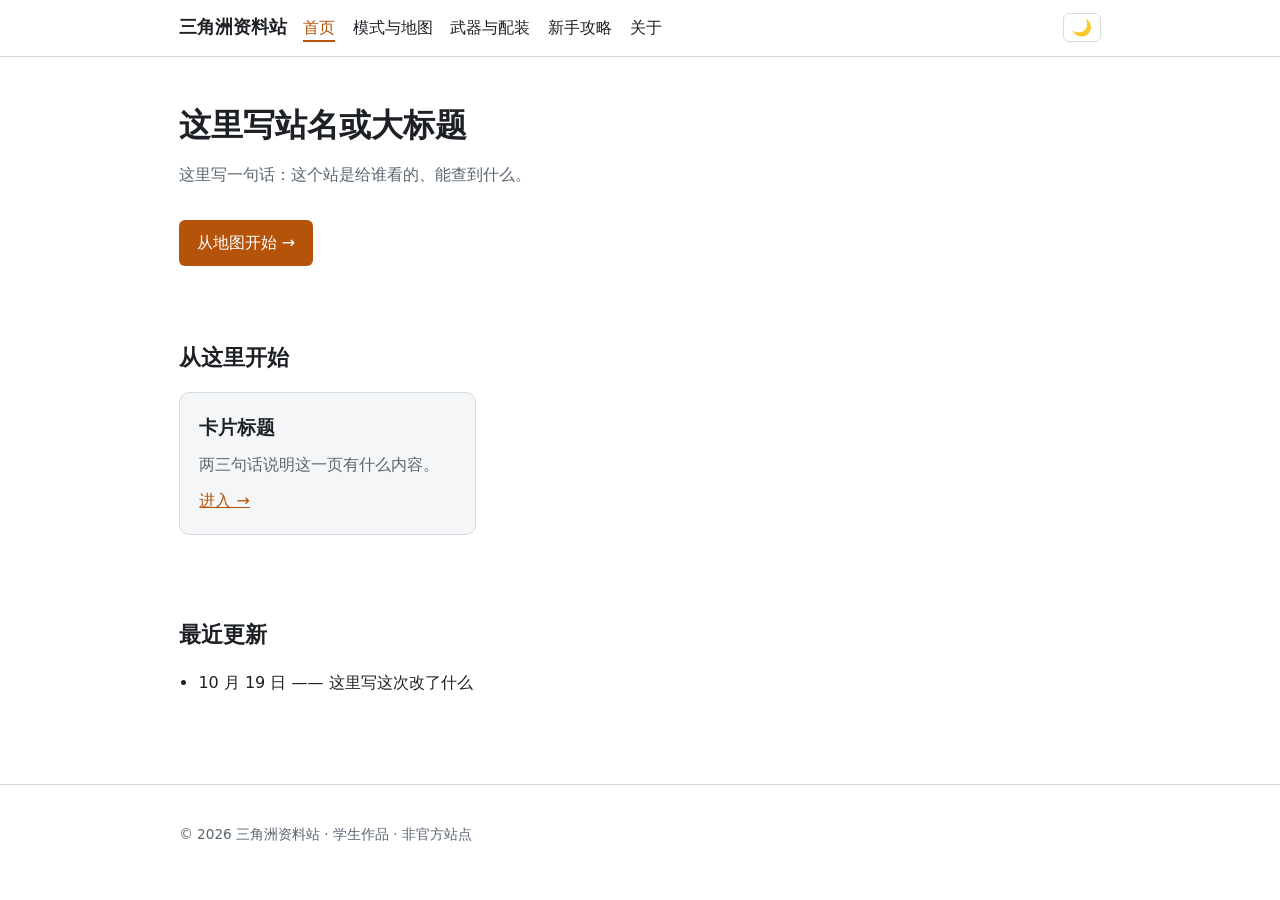
==== index.html @ 0898ec0c "搭建五页框架：共用导航、语义化结构、样式与脚本骨架" ====
<!DOCTYPE html>
<html lang="zh-CN">
<head>
  <meta charset="UTF-8">
  <meta name="viewport" content="width=device-width, initial-scale=1.0">
  <!-- 改这里：一句话描述本站 -->
  <meta name="description" content="这里写一句话描述你的网站。">
  <title>首页 · 三角洲资料站</title>
  <link rel="stylesheet" href="css/style.css">
</head>
<body>

  <a class="skip-link" href="#main">跳到主要内容</a>

  <header class="site-header">
    <div class="container header-inner">
      <!-- 改这里：站名 -->
      <a class="logo" href="index.html">三角洲资料站</a>

      <button class="menu-toggle" id="menuToggle" aria-expanded="false" aria-controls="site-nav" aria-label="打开菜单">
        ☰
      </button>

      <nav id="site-nav" class="site-nav" aria-label="主导航">
        <ul>
          <li><a href="index.html" aria-current="page">首页</a></li>
          <li><a href="modes.html">模式与地图</a></li>
          <li><a href="loadout.html">武器与配装</a></li>
          <li><a href="guide.html">新手攻略</a></li>
          <li><a href="about.html">关于</a></li>
        </ul>
      </nav>

      <button class="theme-toggle" id="themeToggle" aria-label="切换深色模式">🌙</button>
    </div>
  </header>

  <main id="main">

    <!-- ① 首屏：大标题 + 一句话介绍 + 一个按钮 -->
    <section class="hero">
      <div class="container">
        <h1>这里写站名或大标题</h1>
        <p>这里写一句话：这个站是给谁看的、能查到什么。</p>
        <a class="btn" href="modes.html">从地图开始 →</a>
      </div>
    </section>

    <!-- ② 三个入口卡片：复制 <article class="card"> 三次，分别指向后三页 -->
    <section class="section">
      <div class="container">
        <h2>从这里开始</h2>
        <div class="cards">

          <article class="card">
            <h3>卡片标题</h3>
            <p>两三句话说明这一页有什么内容。</p>
            <a href="modes.html">进入 →</a>
          </article>

          <!-- 复制上面的 article，改成 loadout.html 和 guide.html -->

        </div>
      </div>
    </section>

    <!-- ③ 最近更新：每条一个 li，写你实际改了什么 -->
    <section class="section">
      <div class="container">
        <h2>最近更新</h2>
        <ul class="updates">
          <li><time datetime="2026-10-19">10 月 19 日</time> —— 这里写这次改了什么</li>
        </ul>
      </div>
    </section>

  </main>

  <footer class="site-footer">
    <div class="container">
      <p>© 2026 三角洲资料站 · 学生作品 · 非官方站点</p>
    </div>
  </footer>

  <script src="js/main.js"></script>
</body>
</html>
---- css/style.css ----
/* ===================================================
   三角洲资料站 · 样式框架
   说明：这里只搭好"布局"，颜值部分（颜色、圆角、
   阴影、字体）留给你自己调。带 TODO 的地方是作业。
   =================================================== */

/* ---------- 1. 配色：改这里整站变色 ---------- */
:root {
  --bg: #ffffff;          /* 页面背景 */
  --surface: #f4f6f8;     /* 卡片背景 */
  --text: #1d2125;        /* 正文颜色 */
  --muted: #5b6570;       /* 次要文字 */
  --primary: #b45309;     /* 主色（深色模式下会换一个亮一点的） */
  --border: #d6dbe1;      /* 边框 */
}

body.dark {
  --bg: #14171a;
  --surface: #1e2227;
  --text: #e6e8ea;
  --muted: #9aa4ae;
  --primary: #f0a04b;
  --border: #343a41;
}

/* ---------- 2. 基础重置 ---------- */
* { box-sizing: border-box; }

body {
  margin: 0;
  font-family: system-ui, -apple-system, "Microsoft YaHei", sans-serif;
  line-height: 1.7;
  background: var(--bg);
  color: var(--text);
}

img { max-width: 100%; height: auto; display: block; }

a { color: var(--primary); }

/* TODO：键盘操作时的焦点框，别用 outline: none 直接删掉 */
:focus-visible {
  outline: 2px solid var(--primary);
  outline-offset: 2px;
}

/* ---------- 3. 版心：内容不铺满屏幕 ---------- */
.container {
  max-width: 960px;
  margin: 0 auto;
  padding: 0 1.2rem;
}

.section { padding: 2.5rem 0; }

/* ---------- 4. 跳过导航链接：Tab 第一下就能看到 ---------- */
.skip-link {
  position: absolute;
  left: -9999px;
  top: 0;
  background: var(--primary);
  color: #fff;
  padding: 0.5rem 1rem;
  z-index: 100;
}

.skip-link:focus {
  left: 1rem;
  top: 1rem;
}

/* ---------- 5. 头部与导航 ---------- */
.site-header {
  position: sticky;
  top: 0;
  background: var(--bg);
  border-bottom: 1px solid var(--border);
  z-index: 10;
}

.header-inner {
  display: flex;
  align-items: center;
  gap: 1rem;
  padding-top: 0.8rem;
  padding-bottom: 0.8rem;
}

.logo {
  font-weight: 700;
  font-size: 1.1rem;
  color: var(--text);
  text-decoration: none;
}

.site-nav ul {
  display: flex;
  gap: 1.1rem;
  list-style: none;
  margin: 0;
  padding: 0;
}

.site-nav a {
  color: var(--text);
  text-decoration: none;
  padding: 0.2rem 0;
}

/* 当前页高亮：靠 aria-current 属性选，不用另加类名 */
.site-nav a[aria-current="page"] {
  color: var(--primary);
  border-bottom: 2px solid var(--primary);
}

/* TODO：鼠标悬停时的效果（参考 :hover） */

.theme-toggle {
  margin-left: auto;
  background: none;
  border: 1px solid var(--border);
  border-radius: 6px;
  padding: 0.25rem 0.5rem;
  font-size: 1rem;
  cursor: pointer;
}

/* 手机端的菜单按钮，桌面端隐藏 */
.menu-toggle {
  display: none;
  background: none;
  border: 1px solid var(--border);
  border-radius: 6px;
  font-size: 1.1rem;
  padding: 0.2rem 0.55rem;
  cursor: pointer;
}

/* ---------- 6. 首屏与卡片 ---------- */
.hero {
  padding: 3rem 0 2rem;
}

h1 {
  font-size: 2rem;
  line-height: 1.25;
  margin: 0 0 0.5rem;
}

h2 {
  font-size: 1.4rem;
  margin: 0 0 1rem;
}

.hero p {
  color: var(--muted);
  max-width: 34rem;
}

.btn {
  display: inline-block;
  margin-top: 1rem;
  padding: 0.6rem 1.1rem;
  background: var(--primary);
  color: #fff;
  text-decoration: none;
  border-radius: 6px;
}

/* TODO：悬停时让按钮稍微变暗，比如 filter: brightness(0.9) */

.cards {
  display: grid;
  grid-template-columns: repeat(3, 1fr);
  gap: 1rem;
}

.card {
  background: var(--surface);
  border: 1px solid var(--border);
  border-radius: 10px;
  padding: 1.2rem;
}

.card h3 { margin: 0 0 0.4rem; }

.card p {
  color: var(--muted);
  margin: 0 0 0.6rem;
}

/* TODO：卡片悬停时轻微上浮或加阴影 */

/* ---------- 7. 表格 ---------- */
table {
  width: 100%;
  border-collapse: collapse;
  font-size: 0.95rem;
}

caption {
  text-align: left;
  color: var(--muted);
  font-size: 0.85rem;
  margin-bottom: 0.5rem;
}

th, td {
  border: 1px solid var(--border);
  padding: 0.55rem 0.7rem;
  text-align: left;
}

thead th { background: var(--surface); }

/* ---------- 8. 筛选按钮（交互区） ---------- */
.filters {
  display: flex;
  flex-wrap: wrap;
  gap: 0.5rem;
  margin-bottom: 0.8rem;
}

.filter-btn {
  padding: 0.4rem 0.9rem;
  border: 1px solid var(--border);
  background: var(--bg);
  color: var(--text);
  border-radius: 999px;
  cursor: pointer;
  font: inherit;
  font-size: 0.9rem;
}

.filter-btn[aria-pressed="true"] {
  background: var(--primary);
  border-color: var(--primary);
  color: #fff;
}

.filter-hint {
  color: var(--muted);
  font-size: 0.9rem;
  min-height: 1.4em;
}

/* ---------- 9. 攻略页列表 ---------- */
.steps { padding-left: 1.4rem; }

.steps li { margin-bottom: 1.2rem; }

.steps h3 { margin: 0 0 0.3rem; font-size: 1.05rem; }

.glossary dt { font-weight: 700; margin-top: 0.8rem; }

.glossary dd { margin: 0.2rem 0 0; color: var(--muted); }

.updates { padding-left: 1.2rem; }

/* ---------- 10. 页脚 ---------- */
.site-footer {
  border-top: 1px solid var(--border);
  margin-top: 2rem;
  padding: 1.5rem 0;
  color: var(--muted);
  font-size: 0.85rem;
}

/* ---------- 11. 响应式：窄屏时改布局 ---------- */
@media (max-width: 720px) {
  .cards {
    grid-template-columns: 1fr;   /* 三列变一列 */
  }

  h1 { font-size: 1.6rem; }

  /* 菜单按钮出现，导航默认收起，点开加 .open 才显示 */
  .menu-toggle { display: block; }

  .site-nav {
    display: none;
    width: 100%;
    order: 3;                     /* 换到按钮下方 */
  }

  .site-nav.open { display: block; }

  .site-nav ul {
    flex-direction: column;
    gap: 0.6rem;
    padding: 0.5rem 0;
  }

  .theme-toggle { margin-left: auto; }
}
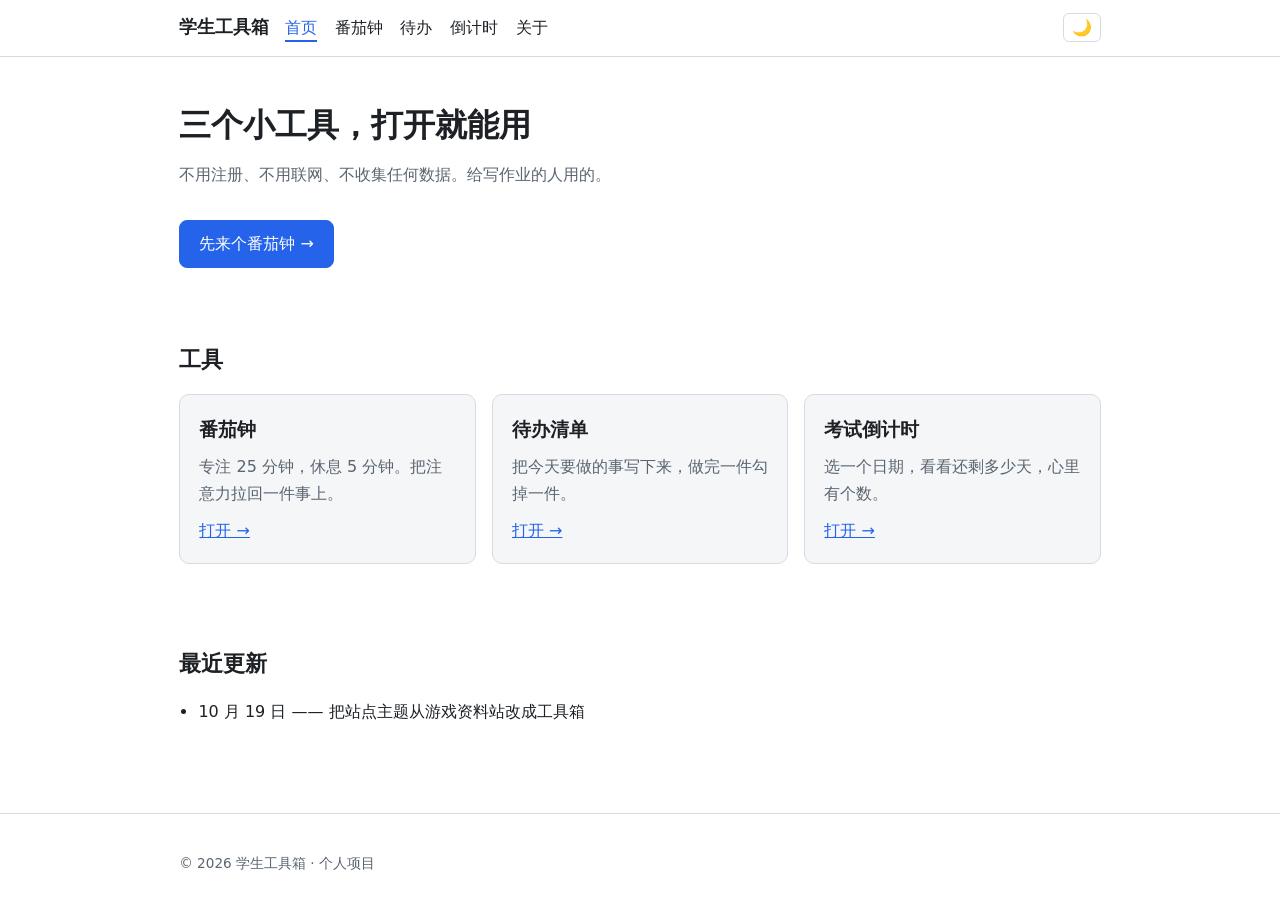
==== commit 66964b14: "调整主题：从游戏资料站改为学生工具箱，新增番茄钟/待办/倒计时页面" ====
--- a/index.html
+++ b/index.html
@@ -3,9 +3,8 @@
 <head>
   <meta charset="UTF-8">
   <meta name="viewport" content="width=device-width, initial-scale=1.0">
-  <!-- 改这里：一句话描述本站 -->
-  <meta name="description" content="这里写一句话描述你的网站。">
-  <title>首页 · 三角洲资料站</title>
+  <meta name="description" content="三个打开就能用的小工具：番茄钟、待办清单、考试倒计时。">
+  <title>首页 · 学生工具箱</title>
   <link rel="stylesheet" href="css/style.css">
 </head>
 <body>
@@ -14,8 +13,7 @@
 
   <header class="site-header">
     <div class="container header-inner">
-      <!-- 改这里：站名 -->
-      <a class="logo" href="index.html">三角洲资料站</a>
+      <a class="logo" href="index.html">学生工具箱</a>
 
       <button class="menu-toggle" id="menuToggle" aria-expanded="false" aria-controls="site-nav" aria-label="打开菜单">
         ☰
@@ -24,9 +22,9 @@
       <nav id="site-nav" class="site-nav" aria-label="主导航">
         <ul>
           <li><a href="index.html" aria-current="page">首页</a></li>
-          <li><a href="modes.html">模式与地图</a></li>
-          <li><a href="loadout.html">武器与配装</a></li>
-          <li><a href="guide.html">新手攻略</a></li>
+          <li><a href="pomodoro.html">番茄钟</a></li>
+          <li><a href="todo.html">待办</a></li>
+          <li><a href="countdown.html">倒计时</a></li>
           <li><a href="about.html">关于</a></li>
         </ul>
       </nav>
@@ -37,39 +35,49 @@
 
   <main id="main">
 
-    <!-- ① 首屏：大标题 + 一句话介绍 + 一个按钮 -->
+    <!-- ① 首屏：一句话说清这个站有什么用 -->
     <section class="hero">
       <div class="container">
-        <h1>这里写站名或大标题</h1>
-        <p>这里写一句话：这个站是给谁看的、能查到什么。</p>
-        <a class="btn" href="modes.html">从地图开始 →</a>
+        <h1>三个小工具，打开就能用</h1>
+        <p>不用注册、不用联网、不收集任何数据。给写作业的人用的。</p>
+        <a class="btn" href="pomodoro.html">先来个番茄钟 →</a>
       </div>
     </section>
 
-    <!-- ② 三个入口卡片：复制 <article class="card"> 三次，分别指向后三页 -->
+    <!-- ② 三个工具入口：复制这张卡片改成另外两个工具 -->
     <section class="section">
       <div class="container">
-        <h2>从这里开始</h2>
+        <h2>工具</h2>
         <div class="cards">
 
           <article class="card">
-            <h3>卡片标题</h3>
-            <p>两三句话说明这一页有什么内容。</p>
-            <a href="modes.html">进入 →</a>
+            <h3>番茄钟</h3>
+            <p>专注 25 分钟，休息 5 分钟。把注意力拉回一件事上。</p>
+            <a href="pomodoro.html">打开 →</a>
           </article>
 
-          <!-- 复制上面的 article，改成 loadout.html 和 guide.html -->
+          <article class="card">
+            <h3>待办清单</h3>
+            <p>把今天要做的事写下来，做完一件勾掉一件。</p>
+            <a href="todo.html">打开 →</a>
+          </article>
+
+          <article class="card">
+            <h3>考试倒计时</h3>
+            <p>选一个日期，看看还剩多少天，心里有个数。</p>
+            <a href="countdown.html">打开 →</a>
+          </article>
 
         </div>
       </div>
     </section>
 
-    <!-- ③ 最近更新：每条一个 li，写你实际改了什么 -->
+    <!-- ③ 更新日志：写你实际改了什么，也是给老师看的进度 -->
     <section class="section">
       <div class="container">
         <h2>最近更新</h2>
         <ul class="updates">
-          <li><time datetime="2026-10-19">10 月 19 日</time> —— 这里写这次改了什么</li>
+          <li><time datetime="2026-10-19">10 月 19 日</time> —— 把站点主题从游戏资料站改成工具箱</li>
         </ul>
       </div>
     </section>
@@ -78,10 +86,10 @@
 
   <footer class="site-footer">
     <div class="container">
-      <p>© 2026 三角洲资料站 · 学生作品 · 非官方站点</p>
+      <p>© 2026 学生工具箱 · 个人项目</p>
     </div>
   </footer>
 
-  <script src="js/main.js"></script>
+  <script src="js/common.js"></script>
 </body>
 </html>
--- a/css/style.css
+++ b/css/style.css
@@ -1,17 +1,16 @@
 /* ===================================================
-   三角洲资料站 · 样式框架
-   说明：这里只搭好"布局"，颜值部分（颜色、圆角、
-   阴影、字体）留给你自己调。带 TODO 的地方是作业。
+   学生工具箱 · 样式框架
+   布局已经搭好，标了 TODO 的地方留给你自己调。
    =================================================== */
 
 /* ---------- 1. 配色：改这里整站变色 ---------- */
 :root {
-  --bg: #ffffff;          /* 页面背景 */
-  --surface: #f4f6f8;     /* 卡片背景 */
-  --text: #1d2125;        /* 正文颜色 */
-  --muted: #5b6570;       /* 次要文字 */
-  --primary: #b45309;     /* 主色（深色模式下会换一个亮一点的） */
-  --border: #d6dbe1;      /* 边框 */
+  --bg: #ffffff;
+  --surface: #f4f6f8;
+  --text: #1d2125;
+  --muted: #5b6570;
+  --primary: #2563eb;
+  --border: #d6dbe1;
 }
 
 body.dark {
@@ -19,11 +18,11 @@
   --surface: #1e2227;
   --text: #e6e8ea;
   --muted: #9aa4ae;
-  --primary: #f0a04b;
+  --primary: #60a5fa;
   --border: #343a41;
 }
 
-/* ---------- 2. 基础重置 ---------- */
+/* ---------- 2. 基础 ---------- */
 * { box-sizing: border-box; }
 
 body {
@@ -38,13 +37,25 @@
 
 a { color: var(--primary); }
 
-/* TODO：键盘操作时的焦点框，别用 outline: none 直接删掉 */
 :focus-visible {
   outline: 2px solid var(--primary);
   outline-offset: 2px;
 }
 
-/* ---------- 3. 版心：内容不铺满屏幕 ---------- */
+/* 只给读屏软件看的文字，视觉上隐藏 */
+.sr-only {
+  position: absolute;
+  width: 1px;
+  height: 1px;
+  padding: 0;
+  margin: -1px;
+  overflow: hidden;
+  clip: rect(0 0 0 0);
+  white-space: nowrap;
+  border: 0;
+}
+
+/* ---------- 3. 版心 ---------- */
 .container {
   max-width: 960px;
   margin: 0 auto;
@@ -53,7 +64,7 @@
 
 .section { padding: 2.5rem 0; }
 
-/* ---------- 4. 跳过导航链接：Tab 第一下就能看到 ---------- */
+/* ---------- 4. 跳过导航 ---------- */
 .skip-link {
   position: absolute;
   left: -9999px;
@@ -64,10 +75,7 @@
   z-index: 100;
 }
 
-.skip-link:focus {
-  left: 1rem;
-  top: 1rem;
-}
+.skip-link:focus { left: 1rem; top: 1rem; }
 
 /* ---------- 5. 头部与导航 ---------- */
 .site-header {
@@ -107,13 +115,12 @@
   padding: 0.2rem 0;
 }
 
-/* 当前页高亮：靠 aria-current 属性选，不用另加类名 */
 .site-nav a[aria-current="page"] {
   color: var(--primary);
   border-bottom: 2px solid var(--primary);
 }
 
-/* TODO：鼠标悬停时的效果（参考 :hover） */
+/* TODO：鼠标悬停效果 */
 
 .theme-toggle {
   margin-left: auto;
@@ -125,7 +132,6 @@
   cursor: pointer;
 }
 
-/* 手机端的菜单按钮，桌面端隐藏 */
 .menu-toggle {
   display: none;
   background: none;
@@ -136,10 +142,8 @@
   cursor: pointer;
 }
 
-/* ---------- 6. 首屏与卡片 ---------- */
-.hero {
-  padding: 3rem 0 2rem;
-}
+/* ---------- 6. 首屏 ---------- */
+.hero { padding: 3rem 0 2rem; }
 
 h1 {
   font-size: 2rem;
@@ -160,14 +164,23 @@
 .btn {
   display: inline-block;
   margin-top: 1rem;
-  padding: 0.6rem 1.1rem;
+  padding: 0.6rem 1.2rem;
   background: var(--primary);
   color: #fff;
+  border: 1px solid var(--primary);
+  border-radius: 8px;
   text-decoration: none;
-  border-radius: 6px;
-}
-
-/* TODO：悬停时让按钮稍微变暗，比如 filter: brightness(0.9) */
+  font: inherit;
+  cursor: pointer;
+}
+
+.btn-ghost {
+  background: transparent;
+  color: var(--text);
+  border-color: var(--border);
+}
+
+/* TODO：悬停时让按钮变暗一点 */
 
 .cards {
   display: grid;
@@ -189,75 +202,115 @@
   margin: 0 0 0.6rem;
 }
 
-/* TODO：卡片悬停时轻微上浮或加阴影 */
-
-/* ---------- 7. 表格 ---------- */
-table {
-  width: 100%;
-  border-collapse: collapse;
-  font-size: 0.95rem;
-}
-
-caption {
+/* ---------- 7. 工具区通用 ---------- */
+.tool {
+  max-width: 520px;
+  margin: 0 auto;
+  padding: 1rem 0 3rem;
+  text-align: center;
+}
+
+.tool-wide {
+  max-width: 640px;
   text-align: left;
+}
+
+.tool-phase {
   color: var(--muted);
   font-size: 0.85rem;
-  margin-bottom: 0.5rem;
-}
-
-th, td {
-  border: 1px solid var(--border);
-  padding: 0.55rem 0.7rem;
-  text-align: left;
-}
-
-thead th { background: var(--surface); }
-
-/* ---------- 8. 筛选按钮（交互区） ---------- */
-.filters {
-  display: flex;
+  letter-spacing: 0.15em;
+  margin: 0;
+}
+
+.tool-clock {
+  font-size: 5rem;
+  font-weight: 700;
+  font-variant-numeric: tabular-nums;  /* 数字等宽，跳动时不左右晃 */
+  letter-spacing: 0.02em;
+  margin: 0.2rem 0 1rem;
+  line-height: 1.1;
+}
+
+.tool-actions {
+  display: flex;
+  gap: 0.6rem;
+  justify-content: center;
   flex-wrap: wrap;
-  gap: 0.5rem;
-  margin-bottom: 0.8rem;
-}
-
-.filter-btn {
-  padding: 0.4rem 0.9rem;
-  border: 1px solid var(--border);
-  background: var(--bg);
-  color: var(--text);
-  border-radius: 999px;
-  cursor: pointer;
-  font: inherit;
-  font-size: 0.9rem;
-}
-
-.filter-btn[aria-pressed="true"] {
-  background: var(--primary);
-  border-color: var(--primary);
-  color: #fff;
-}
-
-.filter-hint {
+}
+
+.tool-tip {
   color: var(--muted);
   font-size: 0.9rem;
   min-height: 1.4em;
 }
 
-/* ---------- 9. 攻略页列表 ---------- */
-.steps { padding-left: 1.4rem; }
-
-.steps li { margin-bottom: 1.2rem; }
-
-.steps h3 { margin: 0 0 0.3rem; font-size: 1.05rem; }
-
-.glossary dt { font-weight: 700; margin-top: 0.8rem; }
-
-.glossary dd { margin: 0.2rem 0 0; color: var(--muted); }
-
-.updates { padding-left: 1.2rem; }
-
-/* ---------- 10. 页脚 ---------- */
+/* ---------- 8. 表单（待办、倒计时共用） ---------- */
+.tool-form {
+  display: flex;
+  flex-wrap: wrap;
+  align-items: center;
+  gap: 0.5rem;
+  margin-bottom: 1rem;
+}
+
+.tool-form input {
+  flex: 1;
+  min-width: 10rem;
+  padding: 0.6rem 0.8rem;
+  border: 1px solid var(--border);
+  border-radius: 8px;
+  background: var(--bg);
+  color: var(--text);
+  font: inherit;
+}
+
+.tool-form .btn { margin-top: 0; }
+
+.tool-form label {
+  font-size: 0.9rem;
+  font-weight: 600;
+}
+
+/* ---------- 9. 待办列表 ---------- */
+.todo-list {
+  list-style: none;
+  padding: 0;
+  margin: 0 0 1rem;
+}
+
+.todo-list li {
+  display: flex;
+  align-items: center;
+  gap: 0.6rem;
+  padding: 0.65rem 0.2rem;
+  border-bottom: 1px solid var(--border);
+}
+
+.todo-list li.done .todo-text {
+  text-decoration: line-through;
+  color: var(--muted);
+}
+
+.todo-list .todo-del {
+  margin-left: auto;
+  background: none;
+  border: none;
+  color: var(--muted);
+  cursor: pointer;
+  font-size: 1rem;
+  padding: 0.2rem 0.4rem;
+}
+
+/* TODO：删除按钮悬停变红 */
+
+/* ---------- 10. 倒计时结果 ---------- */
+.cd-result {
+  font-size: 2rem;
+  font-weight: 700;
+  margin: 1.5rem 0 0;
+}
+
+/* ---------- 11. 页脚 ---------- */
 .site-footer {
   border-top: 1px solid var(--border);
   margin-top: 2rem;
@@ -266,21 +319,22 @@
   font-size: 0.85rem;
 }
 
-/* ---------- 11. 响应式：窄屏时改布局 ---------- */
+.updates { padding-left: 1.2rem; }
+
+/* ---------- 12. 响应式 ---------- */
 @media (max-width: 720px) {
-  .cards {
-    grid-template-columns: 1fr;   /* 三列变一列 */
-  }
+  .cards { grid-template-columns: 1fr; }
 
   h1 { font-size: 1.6rem; }
 
-  /* 菜单按钮出现，导航默认收起，点开加 .open 才显示 */
+  .tool-clock { font-size: 3.4rem; }
+
   .menu-toggle { display: block; }
 
   .site-nav {
     display: none;
     width: 100%;
-    order: 3;                     /* 换到按钮下方 */
+    order: 3;
   }
 
   .site-nav.open { display: block; }
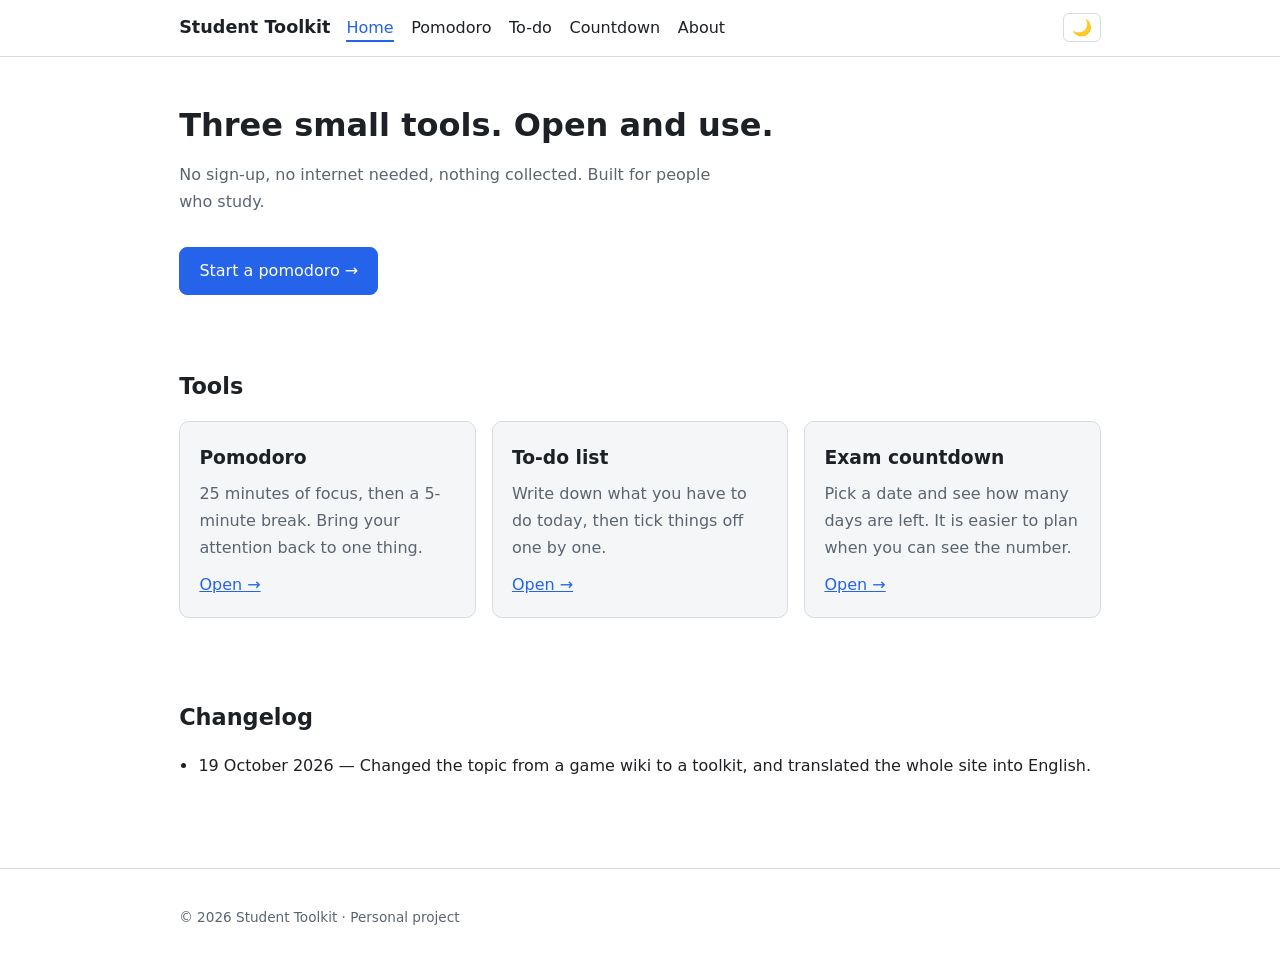
==== commit 9fb409d8: "Translate the whole site into English" ====
--- a/index.html
+++ b/index.html
@@ -1,83 +1,83 @@
 <!DOCTYPE html>
-<html lang="zh-CN">
+<html lang="en">
 <head>
   <meta charset="UTF-8">
   <meta name="viewport" content="width=device-width, initial-scale=1.0">
-  <meta name="description" content="三个打开就能用的小工具：番茄钟、待办清单、考试倒计时。">
-  <title>首页 · 学生工具箱</title>
+  <meta name="description" content="Three small tools that just work: a pomodoro timer, a to-do list and an exam countdown.">
+  <title>Home · Student Toolkit</title>
   <link rel="stylesheet" href="css/style.css">
 </head>
 <body>
 
-  <a class="skip-link" href="#main">跳到主要内容</a>
+  <a class="skip-link" href="#main">Skip to main content</a>
 
   <header class="site-header">
     <div class="container header-inner">
-      <a class="logo" href="index.html">学生工具箱</a>
+      <a class="logo" href="index.html">Student Toolkit</a>
 
-      <button class="menu-toggle" id="menuToggle" aria-expanded="false" aria-controls="site-nav" aria-label="打开菜单">
+      <button class="menu-toggle" id="menuToggle" aria-expanded="false" aria-controls="site-nav" aria-label="Open menu">
         ☰
       </button>
 
-      <nav id="site-nav" class="site-nav" aria-label="主导航">
+      <nav id="site-nav" class="site-nav" aria-label="Main navigation">
         <ul>
-          <li><a href="index.html" aria-current="page">首页</a></li>
-          <li><a href="pomodoro.html">番茄钟</a></li>
-          <li><a href="todo.html">待办</a></li>
-          <li><a href="countdown.html">倒计时</a></li>
-          <li><a href="about.html">关于</a></li>
+          <li><a href="index.html" aria-current="page">Home</a></li>
+          <li><a href="pomodoro.html">Pomodoro</a></li>
+          <li><a href="todo.html">To-do</a></li>
+          <li><a href="countdown.html">Countdown</a></li>
+          <li><a href="about.html">About</a></li>
         </ul>
       </nav>
 
-      <button class="theme-toggle" id="themeToggle" aria-label="切换深色模式">🌙</button>
+      <button class="theme-toggle" id="themeToggle" aria-label="Toggle dark mode">🌙</button>
     </div>
   </header>
 
   <main id="main">
 
-    <!-- ① 首屏：一句话说清这个站有什么用 -->
+    <!-- ① Hero: what the site is, in one sentence -->
     <section class="hero">
       <div class="container">
-        <h1>三个小工具，打开就能用</h1>
-        <p>不用注册、不用联网、不收集任何数据。给写作业的人用的。</p>
-        <a class="btn" href="pomodoro.html">先来个番茄钟 →</a>
+        <h1>Three small tools. Open and use.</h1>
+        <p>No sign-up, no internet needed, nothing collected. Built for people who study.</p>
+        <a class="btn" href="pomodoro.html">Start a pomodoro →</a>
       </div>
     </section>
 
-    <!-- ② 三个工具入口：复制这张卡片改成另外两个工具 -->
+    <!-- ② The three tools: copy one card as a template for the others -->
     <section class="section">
       <div class="container">
-        <h2>工具</h2>
+        <h2>Tools</h2>
         <div class="cards">
 
           <article class="card">
-            <h3>番茄钟</h3>
-            <p>专注 25 分钟，休息 5 分钟。把注意力拉回一件事上。</p>
-            <a href="pomodoro.html">打开 →</a>
+            <h3>Pomodoro</h3>
+            <p>25 minutes of focus, then a 5-minute break. Bring your attention back to one thing.</p>
+            <a href="pomodoro.html">Open →</a>
           </article>
 
           <article class="card">
-            <h3>待办清单</h3>
-            <p>把今天要做的事写下来，做完一件勾掉一件。</p>
-            <a href="todo.html">打开 →</a>
+            <h3>To-do list</h3>
+            <p>Write down what you have to do today, then tick things off one by one.</p>
+            <a href="todo.html">Open →</a>
           </article>
 
           <article class="card">
-            <h3>考试倒计时</h3>
-            <p>选一个日期，看看还剩多少天，心里有个数。</p>
-            <a href="countdown.html">打开 →</a>
+            <h3>Exam countdown</h3>
+            <p>Pick a date and see how many days are left. It is easier to plan when you can see the number.</p>
+            <a href="countdown.html">Open →</a>
           </article>
 
         </div>
       </div>
     </section>
 
-    <!-- ③ 更新日志：写你实际改了什么，也是给老师看的进度 -->
+    <!-- ③ Changelog: what you actually changed, also a progress log for your teacher -->
     <section class="section">
       <div class="container">
-        <h2>最近更新</h2>
+        <h2>Changelog</h2>
         <ul class="updates">
-          <li><time datetime="2026-10-19">10 月 19 日</time> —— 把站点主题从游戏资料站改成工具箱</li>
+          <li><time datetime="2026-10-19">19 October 2026</time> — Changed the topic from a game wiki to a toolkit, and translated the whole site into English.</li>
         </ul>
       </div>
     </section>
@@ -86,7 +86,7 @@
 
   <footer class="site-footer">
     <div class="container">
-      <p>© 2026 学生工具箱 · 个人项目</p>
+      <p>© 2026 Student Toolkit · Personal project</p>
     </div>
   </footer>
 
--- a/css/style.css
+++ b/css/style.css
@@ -1,9 +1,9 @@
 /* ===================================================
-   学生工具箱 · 样式框架
-   布局已经搭好，标了 TODO 的地方留给你自己调。
+   Student Toolkit — stylesheet
+   The layout is done. Anything marked TODO is yours to write.
    =================================================== */
 
-/* ---------- 1. 配色：改这里整站变色 ---------- */
+/* ---------- 1. Colours: change these to re-theme the site ---------- */
 :root {
   --bg: #ffffff;
   --surface: #f4f6f8;
@@ -13,6 +13,7 @@
   --border: #d6dbe1;
 }
 
+/* Adding .dark to <body> overrides the variables above */
 body.dark {
   --bg: #14171a;
   --surface: #1e2227;
@@ -22,12 +23,12 @@
   --border: #343a41;
 }
 
-/* ---------- 2. 基础 ---------- */
+/* ---------- 2. Base ---------- */
 * { box-sizing: border-box; }
 
 body {
   margin: 0;
-  font-family: system-ui, -apple-system, "Microsoft YaHei", sans-serif;
+  font-family: system-ui, -apple-system, "Segoe UI", sans-serif;
   line-height: 1.7;
   background: var(--bg);
   color: var(--text);
@@ -42,7 +43,7 @@
   outline-offset: 2px;
 }
 
-/* 只给读屏软件看的文字，视觉上隐藏 */
+/* Visually hidden, still read by screen readers */
 .sr-only {
   position: absolute;
   width: 1px;
@@ -55,7 +56,7 @@
   border: 0;
 }
 
-/* ---------- 3. 版心 ---------- */
+/* ---------- 3. Layout wrapper ---------- */
 .container {
   max-width: 960px;
   margin: 0 auto;
@@ -64,7 +65,7 @@
 
 .section { padding: 2.5rem 0; }
 
-/* ---------- 4. 跳过导航 ---------- */
+/* ---------- 4. Skip link ---------- */
 .skip-link {
   position: absolute;
   left: -9999px;
@@ -77,7 +78,7 @@
 
 .skip-link:focus { left: 1rem; top: 1rem; }
 
-/* ---------- 5. 头部与导航 ---------- */
+/* ---------- 5. Header and navigation ---------- */
 .site-header {
   position: sticky;
   top: 0;
@@ -120,7 +121,7 @@
   border-bottom: 2px solid var(--primary);
 }
 
-/* TODO：鼠标悬停效果 */
+/* TODO: hover state for nav links */
 
 .theme-toggle {
   margin-left: auto;
@@ -142,7 +143,7 @@
   cursor: pointer;
 }
 
-/* ---------- 6. 首屏 ---------- */
+/* ---------- 6. Hero ---------- */
 .hero { padding: 3rem 0 2rem; }
 
 h1 {
@@ -180,7 +181,7 @@
   border-color: var(--border);
 }
 
-/* TODO：悬停时让按钮变暗一点 */
+/* TODO: make buttons darken slightly on hover */
 
 .cards {
   display: grid;
@@ -202,7 +203,7 @@
   margin: 0 0 0.6rem;
 }
 
-/* ---------- 7. 工具区通用 ---------- */
+/* ---------- 7. Tool area ---------- */
 .tool {
   max-width: 520px;
   margin: 0 auto;
@@ -219,13 +220,14 @@
   color: var(--muted);
   font-size: 0.85rem;
   letter-spacing: 0.15em;
+  text-transform: uppercase;
   margin: 0;
 }
 
 .tool-clock {
   font-size: 5rem;
   font-weight: 700;
-  font-variant-numeric: tabular-nums;  /* 数字等宽，跳动时不左右晃 */
+  font-variant-numeric: tabular-nums;  /* equal-width digits, so it does not jitter */
   letter-spacing: 0.02em;
   margin: 0.2rem 0 1rem;
   line-height: 1.1;
@@ -244,7 +246,7 @@
   min-height: 1.4em;
 }
 
-/* ---------- 8. 表单（待办、倒计时共用） ---------- */
+/* ---------- 8. Forms (to-do and countdown) ---------- */
 .tool-form {
   display: flex;
   flex-wrap: wrap;
@@ -271,7 +273,7 @@
   font-weight: 600;
 }
 
-/* ---------- 9. 待办列表 ---------- */
+/* ---------- 9. To-do list ---------- */
 .todo-list {
   list-style: none;
   padding: 0;
@@ -301,16 +303,16 @@
   padding: 0.2rem 0.4rem;
 }
 
-/* TODO：删除按钮悬停变红 */
-
-/* ---------- 10. 倒计时结果 ---------- */
+/* TODO: make the delete button turn red on hover */
+
+/* ---------- 10. Countdown result ---------- */
 .cd-result {
   font-size: 2rem;
   font-weight: 700;
   margin: 1.5rem 0 0;
 }
 
-/* ---------- 11. 页脚 ---------- */
+/* ---------- 11. Footer ---------- */
 .site-footer {
   border-top: 1px solid var(--border);
   margin-top: 2rem;
@@ -321,7 +323,7 @@
 
 .updates { padding-left: 1.2rem; }
 
-/* ---------- 12. 响应式 ---------- */
+/* ---------- 12. Responsive ---------- */
 @media (max-width: 720px) {
   .cards { grid-template-columns: 1fr; }
 
@@ -329,6 +331,7 @@
 
   .tool-clock { font-size: 3.4rem; }
 
+  /* Menu button appears; the nav is hidden until it has .open */
   .menu-toggle { display: block; }
 
   .site-nav {
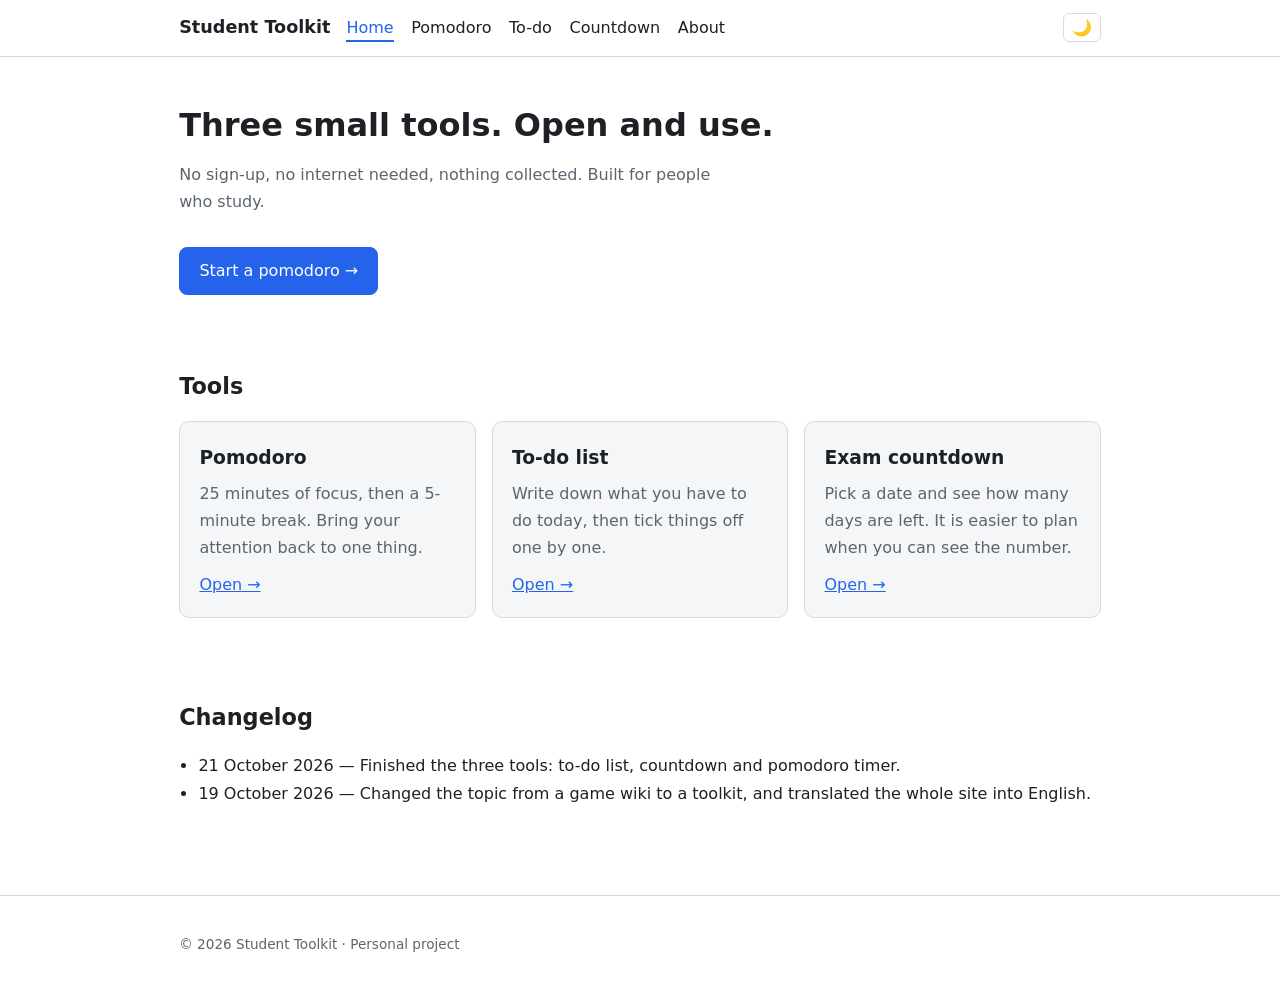
==== commit cd635e71: "Finish the site: real copy, hover states, favicon and README" ====
--- a/index.html
+++ b/index.html
@@ -6,6 +6,7 @@
   <meta name="description" content="Three small tools that just work: a pomodoro timer, a to-do list and an exam countdown.">
   <title>Home · Student Toolkit</title>
   <link rel="stylesheet" href="css/style.css">
+  <link rel="icon" href="images/favicon.svg" type="image/svg+xml">
 </head>
 <body>
 
@@ -77,6 +78,7 @@
       <div class="container">
         <h2>Changelog</h2>
         <ul class="updates">
+          <li><time datetime="2026-10-21">21 October 2026</time> — Finished the three tools: to-do list, countdown and pomodoro timer.</li>
           <li><time datetime="2026-10-19">19 October 2026</time> — Changed the topic from a game wiki to a toolkit, and translated the whole site into English.</li>
         </ul>
       </div>
--- a/css/style.css
+++ b/css/style.css
@@ -1,6 +1,6 @@
 /* ===================================================
    Student Toolkit — stylesheet
-   The layout is done. Anything marked TODO is yours to write.
+   Layout first, colour second. Every colour is a variable in :root.
    =================================================== */
 
 /* ---------- 1. Colours: change these to re-theme the site ---------- */
@@ -121,7 +121,7 @@
   border-bottom: 2px solid var(--primary);
 }
 
-/* TODO: hover state for nav links */
+.site-nav a:hover { color: var(--primary); }
 
 .theme-toggle {
   margin-left: auto;
@@ -181,7 +181,7 @@
   border-color: var(--border);
 }
 
-/* TODO: make buttons darken slightly on hover */
+.btn:hover { filter: brightness(0.92); }
 
 .cards {
   display: grid;
@@ -303,7 +303,7 @@
   padding: 0.2rem 0.4rem;
 }
 
-/* TODO: make the delete button turn red on hover */
+.todo-list .todo-del:hover { color: #d93025; }
 
 /* ---------- 10. Countdown result ---------- */
 .cd-result {
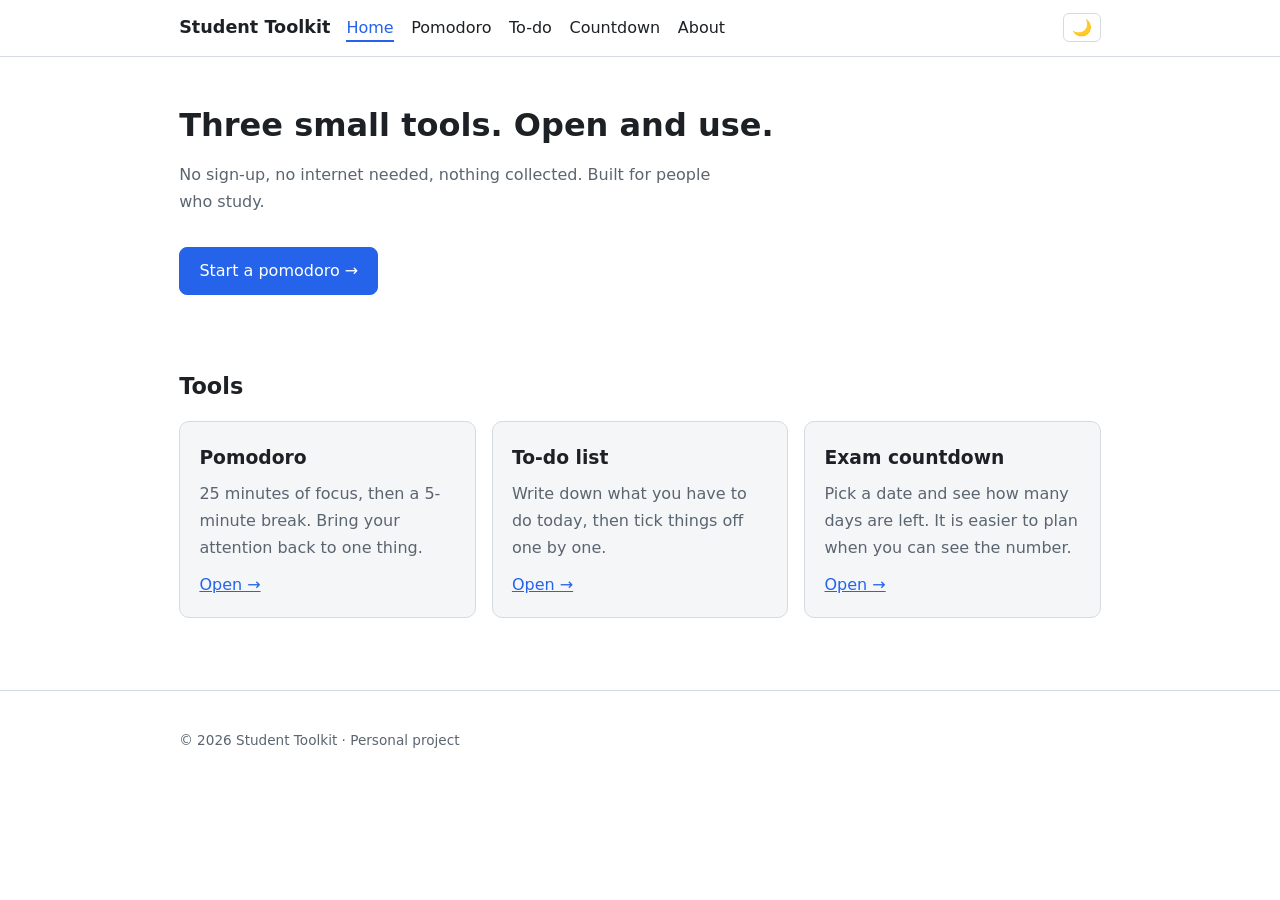
==== commit 846b2995: "Remove the changelog section from the homepage" ====
--- a/index.html
+++ b/index.html
@@ -73,17 +73,6 @@
       </div>
     </section>
 
-    <!-- ③ Changelog: what you actually changed, also a progress log for your teacher -->
-    <section class="section">
-      <div class="container">
-        <h2>Changelog</h2>
-        <ul class="updates">
-          <li><time datetime="2026-10-21">21 October 2026</time> — Finished the three tools: to-do list, countdown and pomodoro timer.</li>
-          <li><time datetime="2026-10-19">19 October 2026</time> — Changed the topic from a game wiki to a toolkit, and translated the whole site into English.</li>
-        </ul>
-      </div>
-    </section>
-
   </main>
 
   <footer class="site-footer">
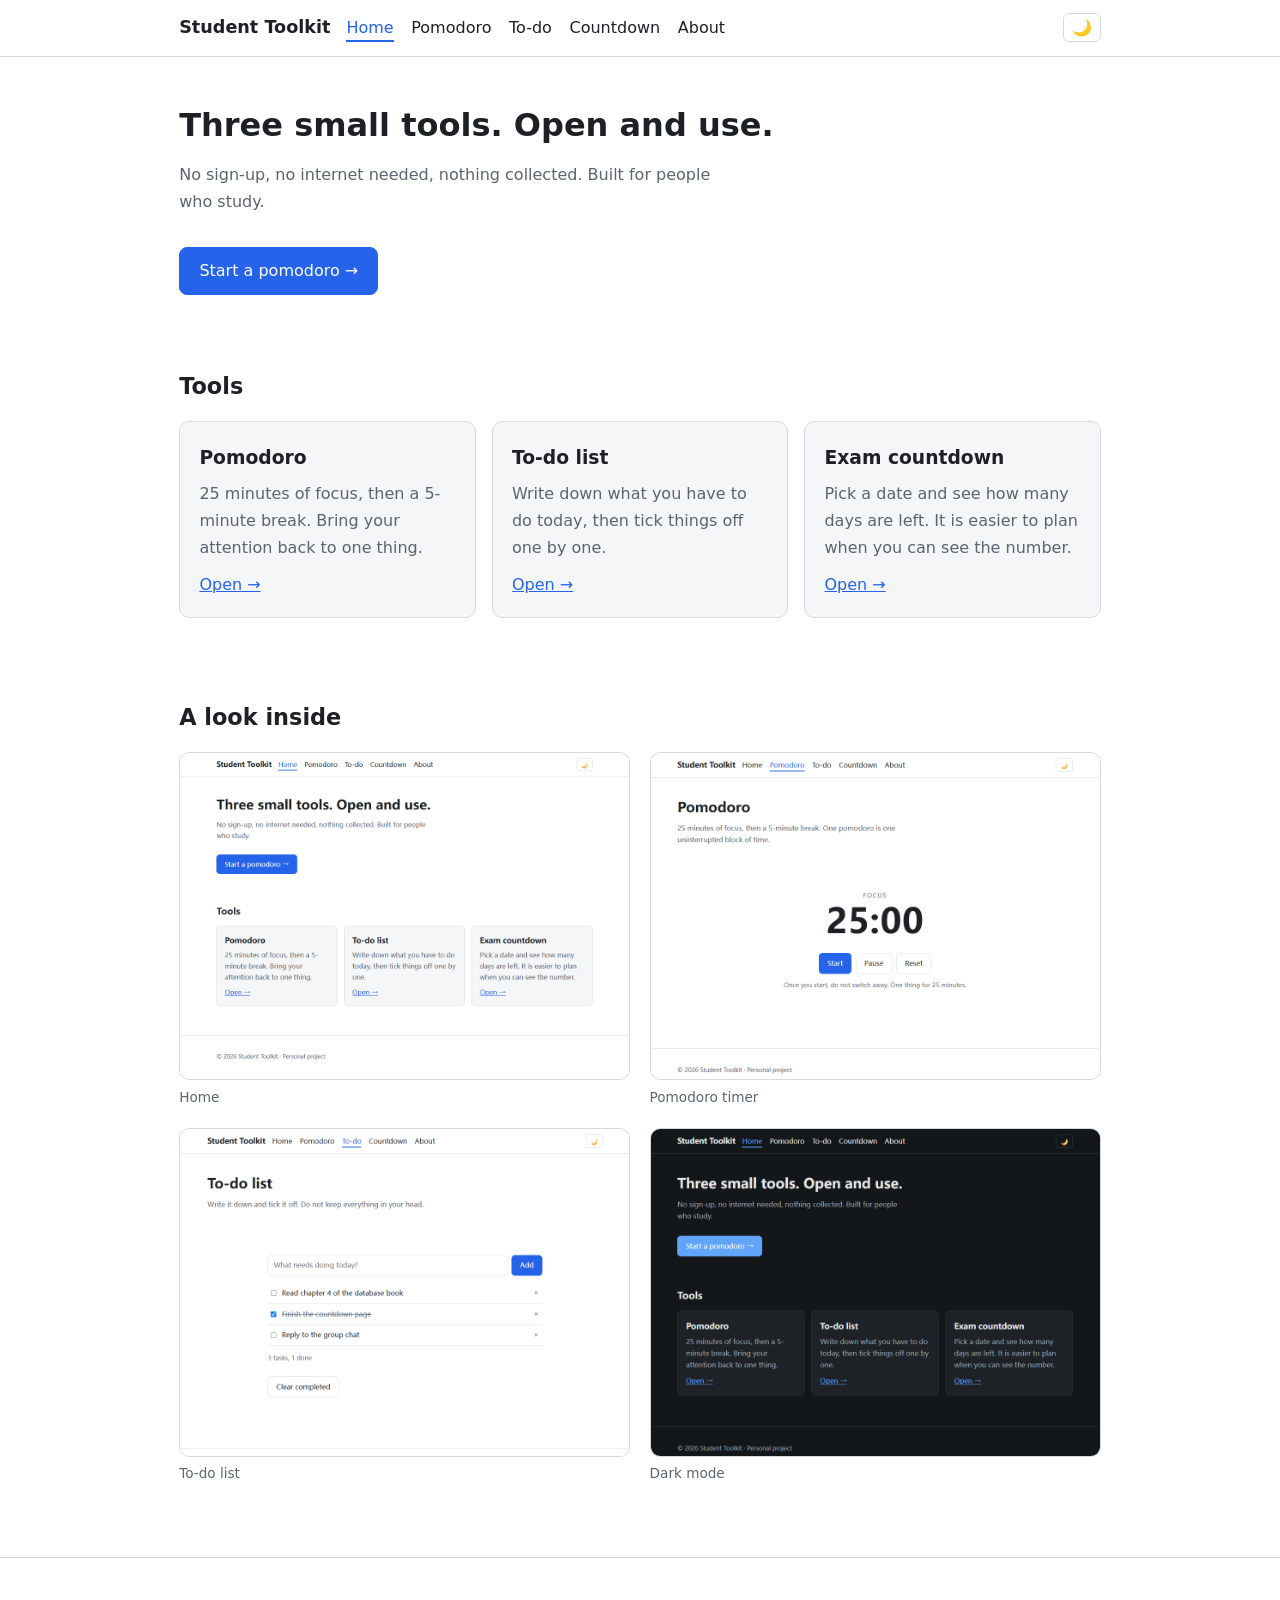
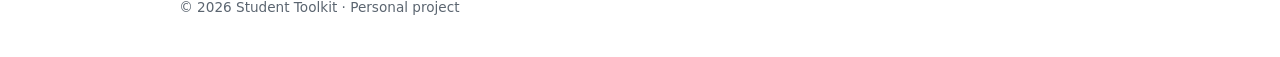
==== commit 9c0a9638: "Add four screenshots and a gallery section on the home page" ====
--- a/index.html
+++ b/index.html
@@ -73,6 +73,36 @@
       </div>
     </section>
 
+    <!-- ③ Screenshots: four views of the finished tools -->
+    <section class="section">
+      <div class="container">
+        <h2>A look inside</h2>
+        <div class="gallery">
+
+          <figure>
+            <img src="images/screen-home.png" alt="The home page: a heading, a button and three tool cards" width="1100" height="900">
+            <figcaption>Home</figcaption>
+          </figure>
+
+          <figure>
+            <img src="images/screen-pomodoro.png" alt="The pomodoro timer showing 25:00 with Start, Pause and Reset buttons" width="1100" height="760">
+            <figcaption>Pomodoro timer</figcaption>
+          </figure>
+
+          <figure>
+            <img src="images/screen-todo.png" alt="The to-do list with three tasks, one of them ticked off" width="1100" height="760">
+            <figcaption>To-do list</figcaption>
+          </figure>
+
+          <figure>
+            <img src="images/screen-dark.png" alt="The home page in dark mode" width="1100" height="760">
+            <figcaption>Dark mode</figcaption>
+          </figure>
+
+        </div>
+      </div>
+    </section>
+
   </main>
 
   <footer class="site-footer">
--- a/css/style.css
+++ b/css/style.css
@@ -203,6 +203,30 @@
   margin: 0 0 0.6rem;
 }
 
+/* ---------- 6b. Screenshot gallery ---------- */
+.gallery {
+  display: grid;
+  grid-template-columns: repeat(2, 1fr);
+  gap: 1.2rem;
+}
+
+.gallery figure { margin: 0; }
+
+.gallery img {
+  width: 100%;
+  aspect-ratio: 11 / 8;
+  object-fit: cover;
+  object-position: top;
+  border: 1px solid var(--border);
+  border-radius: 10px;
+}
+
+.gallery figcaption {
+  font-size: 0.85rem;
+  color: var(--muted);
+  margin-top: 0.35rem;
+}
+
 /* ---------- 7. Tool area ---------- */
 .tool {
   max-width: 520px;
@@ -327,6 +351,8 @@
 @media (max-width: 720px) {
   .cards { grid-template-columns: 1fr; }
 
+  .gallery { grid-template-columns: 1fr; }
+
   h1 { font-size: 1.6rem; }
 
   .tool-clock { font-size: 3.4rem; }
